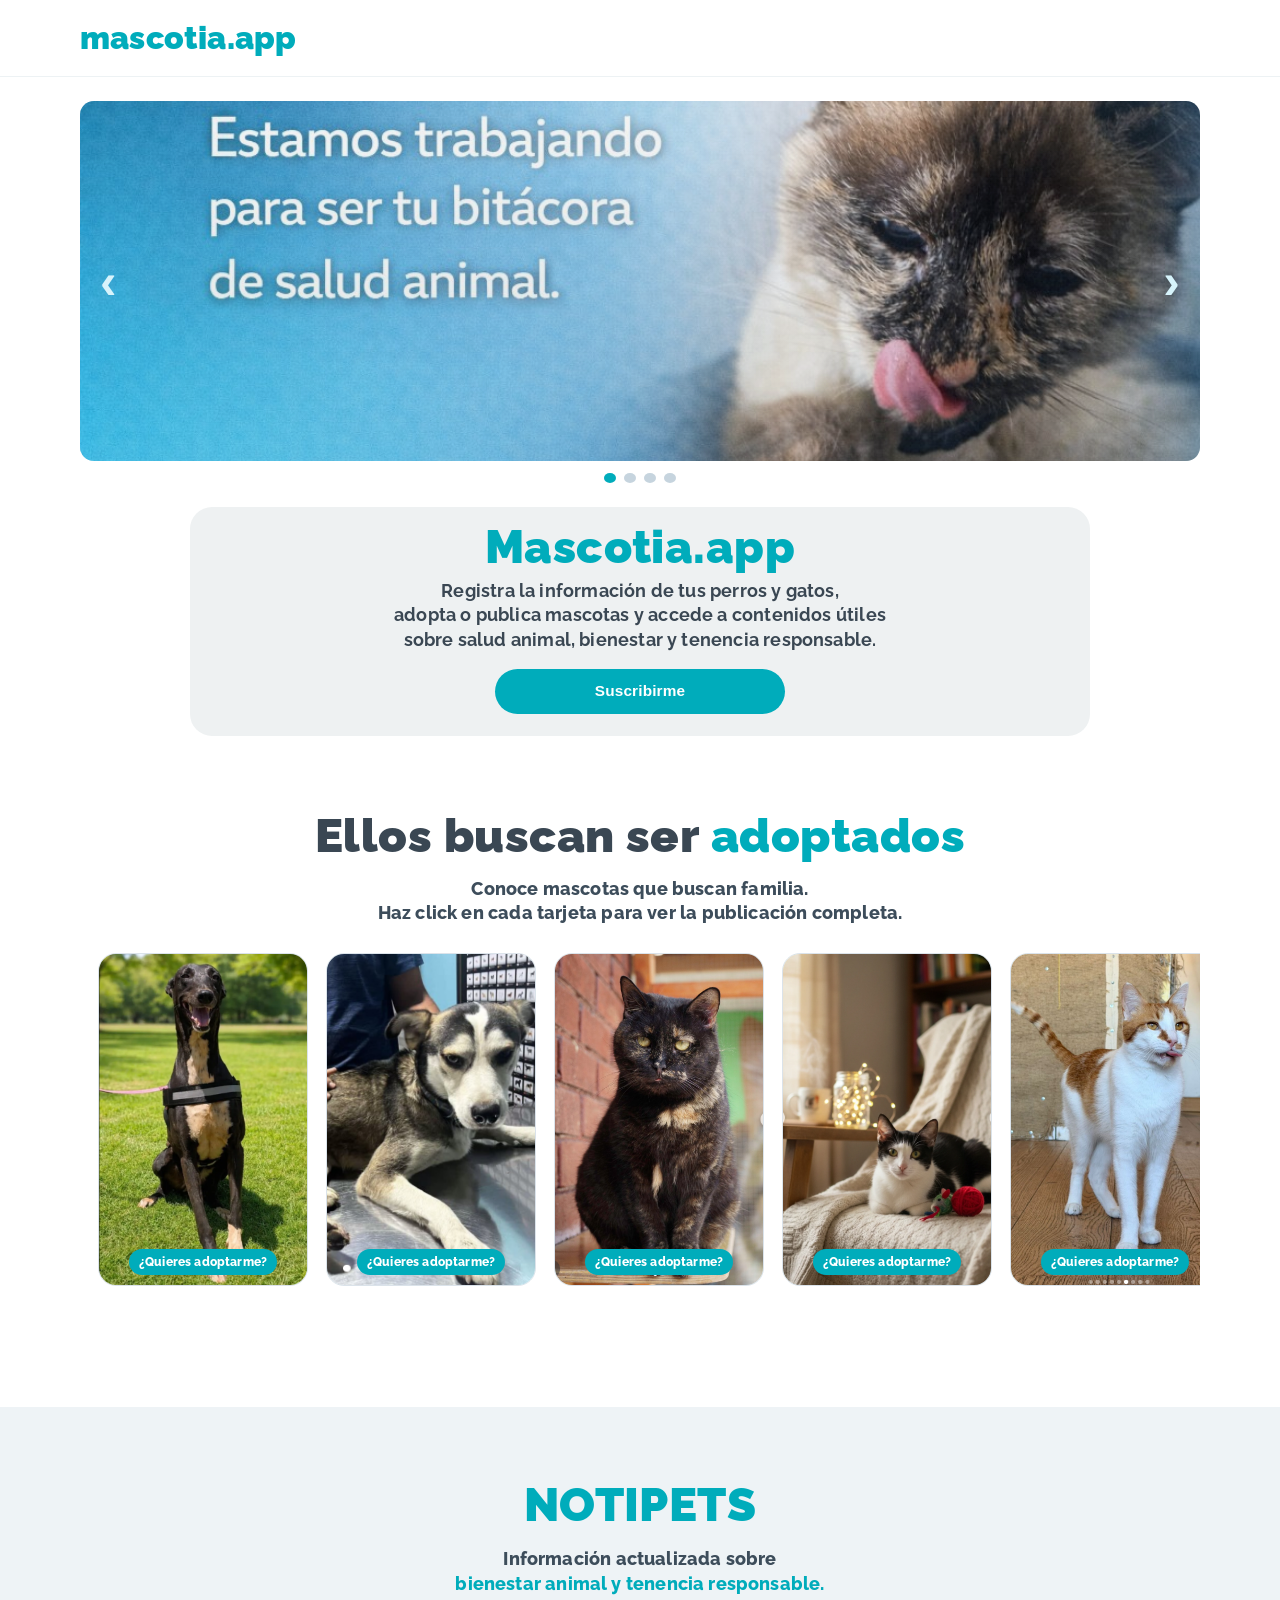
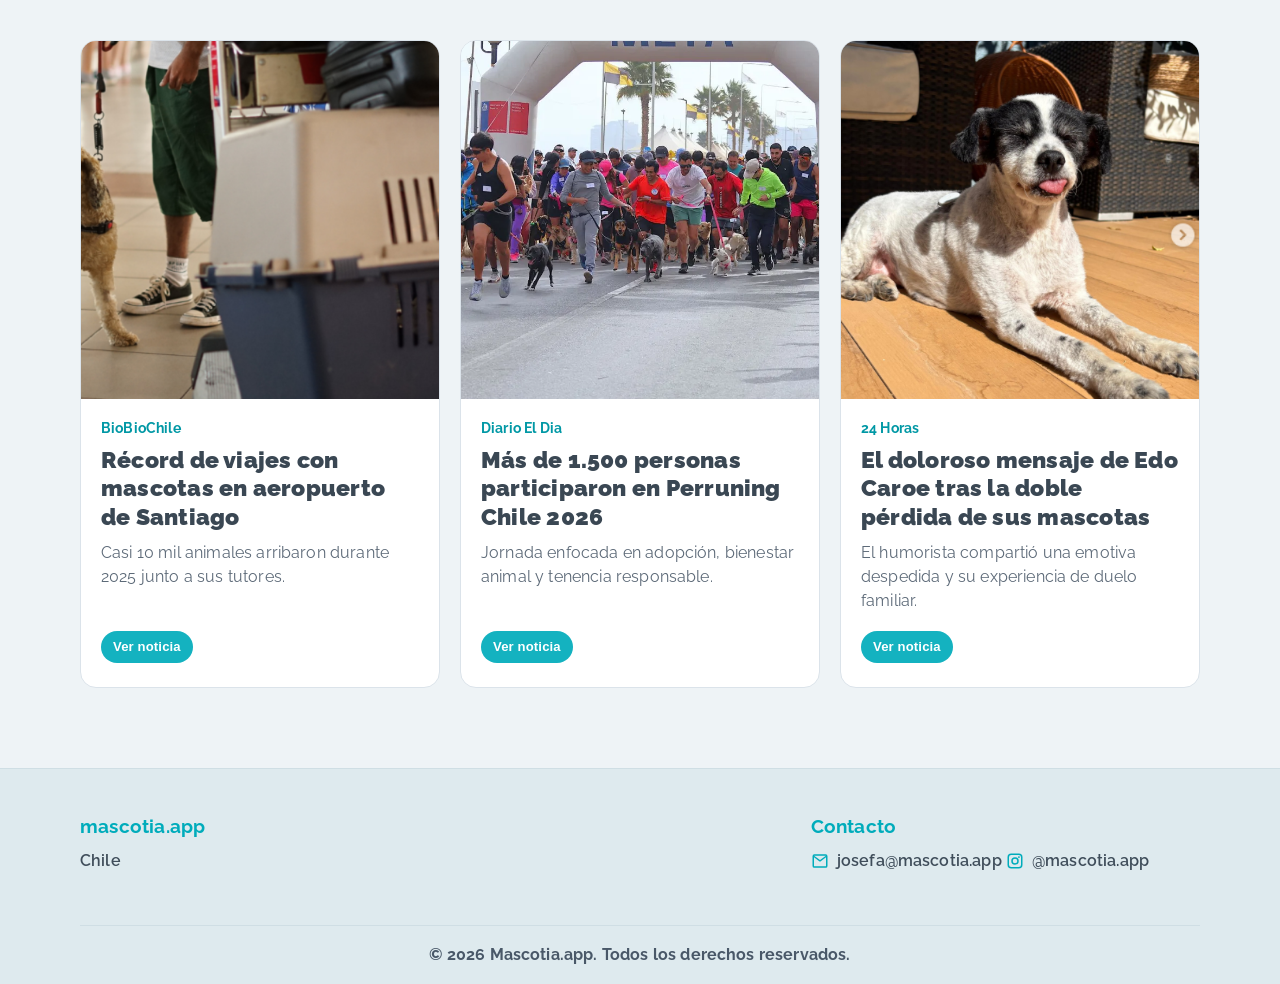
==== index.html @ 2bf8e84f "Add newsletter subscription modal and backend persistence. Expose a home subscribe CTA with modal em" ====
<!doctype html>
<html lang="es">
  <head>
    <meta charset="UTF-8" />
    <meta name="viewport" content="width=device-width, initial-scale=1.0" />
    <meta name="csrf-token" content="{{ csrf_token }}" />
    <title>Mascotia.app</title>
    <link rel="icon" type="image/svg+xml" sizes="any" href="/static/assets/favicon-pawprint-light-v5.svg?v=5" />
    <link rel="shortcut icon" type="image/svg+xml" href="/static/assets/favicon-pawprint-light-v5.svg?v=5" />
    <link rel="preconnect" href="https://fonts.googleapis.com" />
    <link rel="preconnect" href="https://fonts.gstatic.com" crossorigin />
    <link
      href="https://fonts.googleapis.com/css2?family=Raleway:wght@400;500;600;700;800;900&display=swap"
      rel="stylesheet"
    />
    <link
      rel="stylesheet"
      href="https://cdnjs.cloudflare.com/ajax/libs/font-awesome/6.5.2/css/all.min.css"
      integrity="sha512-SnH5WK+bZxgPHs44uWix+LLJAJ9/2PkPKZ5QiAj6Ta86w+fsb2TkR4j8x7Y9L9Q0iP+J8R+o9x5G7B2fQ8dTQw=="
      crossorigin="anonymous"
      referrerpolicy="no-referrer"
    />
    <link rel="stylesheet" href="styles.css?v=11" />
  </head>
  <body>
    <div data-global-navbar></div>

    <main>
      <section class="hero-wrap container">
        <div class="hero-banner">
          <div class="hero-slides" data-hero-slides></div>
          <div class="hero-overlay"></div>
          <button class="hero-arrow hero-arrow-prev" type="button" data-hero-prev aria-label="Banner anterior">
            <i class="fa-solid fa-chevron-left"></i>
          </button>
          <button class="hero-arrow hero-arrow-next" type="button" data-hero-next aria-label="Banner siguiente">
            <i class="fa-solid fa-chevron-right"></i>
          </button>
        </div>
        <div class="hero-indicators" data-hero-indicators aria-label="Indicadores de banner"></div>

        <article class="hero-card">
          <h1>Mascotia.app</h1>
          <p>
            Registra la información de tus perros y gatos,<br />
            adopta o publica mascotas y accede a contenidos útiles<br />
            sobre salud animal, bienestar y tenencia responsable.
          </p>
          <div class="hero-cta">
            <button type="button" class="btn btn-fill" data-open-newsletter-modal>Suscribirme</button>
          </div>
        </article>
      </section>

      <section class="quick-access">
        <div class="container">
          <header class="section-heading">
            <h2 class="quick-access-title">Ellos buscan ser <span>adoptados</span></h2>
            <p>
              Conoce mascotas que buscan familia.<br />
              Haz click en cada tarjeta para ver la publicación completa.
            </p>
          </header>
          <div class="quick-carousel" data-quick-carousel></div>
        </div>
      </section>

      <section class="features news-section">
        <div class="container">
          <header class="section-heading">
            <h2 class="notipets-title">NOTIPETS</h2>
            <p class="notipets-subtitle">
              <span>Información actualizada sobre</span>
              <span>bienestar animal y tenencia responsable.</span>
            </p>
          </header>

          <div class="news-grid-three">
            <article class="news-card">
              <img
                src="/assets/news_1.png"
                alt="Mascota viajando con su tutor"
                class="news-thumb"
                onerror="if(!this.dataset.fallbackTried){this.dataset.fallbackTried='1';this.src='/static/assets/news_1.png';}"
              />
              <div class="news-content">
                <span class="news-meta">BioBioChile</span>
                <h3>Récord de viajes con mascotas en aeropuerto de Santiago</h3>
                <p>
                  Casi 10 mil animales arribaron durante 2025 junto a sus tutores.
                </p>
                <button
                  class="news-go-btn"
                  type="button"
                  data-news-url="https://www.biobiochile.cl/noticias/nacional/region-metropolitana/2026/02/13/record-de-viajes-con-mascotas-en-aereopuesto-de-santiago-casi-10-mil-animales-arribaron-en-2025.shtml"
                >
                  Ver noticia
                </button>
              </div>
            </article>

            <article class="news-card">
              <img
                src="/assets/news_2.webp"
                alt="Personas corriendo con mascotas"
                class="news-thumb"
                onerror="if(!this.dataset.fallbackTried){this.dataset.fallbackTried='1';this.src='/static/assets/news_2.webp';}"
              />
              <div class="news-content">
                <span class="news-meta">Diario El Dia</span>
                <h3>Más de 1.500 personas participaron en Perruning Chile 2026</h3>
                <p>
                  Jornada enfocada en adopción, bienestar animal y tenencia responsable.
                </p>
                <button
                  class="news-go-btn"
                  type="button"
                  data-news-url="https://www.diarioeldia.cl/noticias/2026/02/15/132829-exitosa-convocatoria-mas-de-1500-personas-participaron-con-sus-mascotas-en-perruning-chile-2026"
                >
                  Ver noticia
                </button>
              </div>
            </article>

            <article class="news-card">
              <img
                src="/assets/news_3.png"
                alt="Edo Caroe y sus mascotas"
                class="news-thumb"
                onerror="if(!this.dataset.fallbackTried){this.dataset.fallbackTried='1';this.src='/static/assets/news_3.png';}"
              />
              <div class="news-content">
                <span class="news-meta">24 Horas</span>
                <h3>El doloroso mensaje de Edo Caroe tras la doble pérdida de sus mascotas</h3>
                <p>
                  El humorista compartió una emotiva despedida y su experiencia de duelo familiar.
                </p>
                <button
                  class="news-go-btn"
                  type="button"
                  data-news-url="https://www.24horas.cl/tendencias/espectaculos/las-voy-a-extranar-el-doloroso-mensaje-de-edo-caroe-tras-doble-perdida-familiar"
                >
                  Ver noticia
                </button>
              </div>
            </article>
          </div>
        </div>
      </section>

    </main>

    <div data-global-footer></div>

    <script src="script.js?v=9"></script>
  </body>
</html>
---- styles.css ----
:root {
  --turquoise-500: #00acbb;
  --turquoise-600: #0098a5;
  --gray-900: #3a4753;
  --gray-700: #5d6a78;
  --gray-200: #dbe3ea;
  --gray-100: #f4f5f6;
  --gray-50: #fdfdfd;
  --footer: #deeaee;
  --brand: var(--turquoise-500);
  --brand-dark: var(--turquoise-600);
  --text: var(--gray-900);
  --muted: var(--gray-700);
  --bg-soft: var(--gray-100);
  --card-border: var(--gray-200);
  --heading-line-height: 1.2;
  --body-line-height: 1.35;
  --text-letter-spacing: 0.01em;
}

* {
  box-sizing: border-box;
}

html,
body {
  margin: 0;
  padding: 0;
  font-family: "Raleway", Arial, sans-serif;
  color: var(--text);
  background: #fff;
  line-height: var(--body-line-height);
  letter-spacing: var(--text-letter-spacing);
}

h1,
h2,
h3,
h4,
h5,
h6 {
  line-height: var(--heading-line-height);
  letter-spacing: var(--text-letter-spacing);
}

p,
button,
input,
textarea,
select,
label,
small {
  line-height: var(--body-line-height);
  letter-spacing: var(--text-letter-spacing);
}

body.modal-open {
  overflow: hidden;
}

a {
  color: inherit;
  text-decoration: none;
}

.container {
  width: min(1120px, calc(100% - 40px));
  margin-inline: auto;
}

.topbar {
  background: #fff;
  border-bottom: 1px solid #edf2f4;
}

.topbar-inner {
  min-height: 76px;
  display: flex;
  align-items: center;
  justify-content: space-between;
}

.logo {
  font-size: 2rem;
  font-weight: 900;
  color: var(--brand);
  letter-spacing: 0.2px;
}

.auth-buttons {
  display: flex;
  gap: 12px;
}

.topbar .auth-buttons {
  display: none !important;
}

.btn {
  border: none;
  border-radius: 999px;
  padding: 12px 22px;
  font-size: 0.96rem;
  font-weight: 800;
  display: inline-flex;
  align-items: center;
  justify-content: center;
  gap: 8px;
  cursor: pointer;
  transition: all 0.2s ease;
}

.btn-fill {
  background: var(--brand);
  color: #fff;
}

.btn-fill:hover {
  background: var(--brand-dark);
}

.btn-outline {
  border: 2px solid var(--brand);
  background: #fff;
  color: var(--brand);
}

.btn-outline:hover {
  background: #ebf9fb;
}

.hero-wrap {
  margin-top: 24px;
}

.hero-banner {
  border-radius: 14px;
  height: 360px;
  min-height: 360px;
  position: relative;
  overflow: hidden;
  background: #dfe8ec;
}

.hero-slides {
  position: absolute;
  inset: 0;
  overflow: hidden;
}

.hero-track {
  height: 100%;
  display: flex;
  will-change: transform;
}

.hero-slide {
  min-width: 100%;
  height: 100%;
  margin: 0;
}

.hero-slide img {
  width: 100%;
  height: 100%;
  object-fit: cover;
  object-position: center 62%;
  display: block;
}

.hero-overlay {
  position: absolute;
  inset: 0;
  pointer-events: none;
  background: linear-gradient(to top, rgba(43, 56, 68, 0.12), rgba(43, 56, 68, 0.05));
}

.hero-arrow {
  position: absolute;
  top: 50%;
  transform: translateY(-50%);
  width: auto !important;
  height: auto !important;
  padding: 0 8px;
  border: 0 !important;
  border-radius: 0 !important;
  background: transparent !important;
  color: var(--brand);
  display: grid;
  place-items: center;
  cursor: pointer;
  z-index: 3;
  box-shadow: none !important;
}

.hero-arrow i {
  display: none;
}

.hero-arrow::before {
  display: flex;
  align-items: center;
  justify-content: center;
  width: 100%;
  height: 100%;
  text-align: center;
  font-size: 3.1rem;
  font-weight: 700;
  line-height: 1.1;
  color: var(--brand);
}

.hero-arrow-prev::before {
  content: "‹";
  color: #d7f3fb;
}

.hero-arrow-next::before {
  content: "›";
  color: #d7f3fb;
}

.hero-arrow-prev:hover::before {
  color: #c7eaf5;
}

.hero-arrow-next:hover::before {
  color: #c7eaf5;
}

.hero-arrow:hover {
  color: var(--brand-dark);
  transform: translateY(-50%);
}

.hero-arrow:focus,
.hero-arrow:focus-visible {
  outline: none;
}

.hero-arrow-prev {
  left: 12px;
}

.hero-arrow-next {
  right: 12px;
}

.hero-card {
  margin: 24px auto 0;
  max-width: 900px;
  border-radius: 22px;
  background: #eef1f2;
  text-align: center;
  padding: 18px 20px 22px;
}

.hero-indicators {
  margin-top: 12px;
  display: flex;
  justify-content: center;
  gap: 8px;
}

.hero-indicator-dot {
  width: 10px;
  height: 10px;
  border-radius: 50%;
  border: none;
  background: #c6d4de;
  cursor: pointer;
}

.hero-indicator-dot.is-active {
  background: var(--brand);
}

.hero-card h1 {
  margin: 0;
  color: var(--brand);
  font-size: 2.85rem;
  line-height: 1;
  font-weight: 900;
}

.hero-card p {
  margin: 8px 0 16px;
  font-size: 1.15rem;
  font-weight: 700;
  text-align: center;
  max-width: 760px;
  margin-inline: auto;
}

.hero-cta {
  display: flex;
  justify-content: center;
  gap: 14px;
  flex-wrap: wrap;
}

.hero-cta .btn {
  min-width: 290px;
}

.features {
  margin-top: 48px;
  background: var(--bg-soft);
  padding: 70px 0 80px;
}

.news-section {
  background: #eef3f6;
}

.section-heading {
  text-align: center;
  max-width: 840px;
  margin: 0 auto;
}

.section-heading h2 {
  font-size: 2.95rem;
  margin: 0;
  font-weight: 900;
  line-height: 1.17;
}

.section-heading h2 span {
  color: var(--brand);
}

.section-heading p {
  margin: 14px auto 0;
  font-size: 1.12rem;
  color: #3d4d5b;
  max-width: 790px;
}

.quick-access-title {
  color: var(--text);
}

.quick-access-title span {
  color: var(--brand);
}

.notipets-title {
  color: var(--brand);
}

.notipets-subtitle {
  font-weight: 800;
  line-height: 1.4;
}

.notipets-subtitle span {
  display: block;
}

.notipets-subtitle span:last-child {
  color: var(--brand);
}

.news-grid-three {
  margin-top: 44px;
  display: grid;
  grid-template-columns: repeat(3, minmax(0, 1fr));
  gap: 20px;
}

.news-card {
  background: #fff;
  border: 1px solid var(--card-border);
  border-radius: 16px;
  overflow: hidden;
  position: relative;
  display: flex;
  flex-direction: column;
  cursor: pointer;
  transition: transform 0.18s ease, box-shadow 0.18s ease;
}

.news-card:hover {
  box-shadow: 0 8px 18px rgba(58, 71, 83, 0.12);
}

.news-card:focus-visible {
  outline: 3px solid #b4edf2;
  outline-offset: 2px;
}

.news-thumb {
  width: 100%;
  aspect-ratio: 1 / 1;
  height: auto;
  object-fit: cover;
  display: block;
}

.news-go-btn {
  position: static;
  display: inline-flex;
  align-items: center;
  justify-content: center;
  border: none;
  background: rgba(0, 172, 187, 0.92);
  color: #fff;
  font-weight: 800;
  font-size: 0.82rem;
  border-radius: 999px;
  padding: 7px 12px;
  cursor: pointer;
  margin-top: auto;
  align-self: flex-start;
}

.adopcion-highlight {
  color: var(--brand);
}

.news-content {
  padding: 20px 20px 24px;
  display: flex;
  flex-direction: column;
  min-height: 260px;
  flex: 1;
}

.news-meta {
  display: inline-block;
  margin-bottom: 8px;
  font-size: 0.88rem;
  font-weight: 700;
  color: var(--brand-dark);
}

.news-content h3 {
  margin: 0 0 10px;
  font-size: 1.42rem;
  line-height: 1.25;
  font-weight: 900;
}

.news-content p {
  margin: 0 0 18px;
  color: var(--muted);
  line-height: 1.5;
}

.quick-access {
  background: #fff;
  padding: 72px 0;
}

.quick-access .section-heading p {
  font-weight: 800;
}

.quick-carousel {
  margin-top: 28px;
  overflow: hidden;
  padding-inline: 18px;
}

.quick-carousel-track {
  --scroll-distance: 0px;
  display: flex;
  gap: 18px;
  width: max-content;
  will-change: transform;
  animation: quick-carousel-scroll 42s linear infinite;
}

.quick-carousel-set {
  display: flex;
  gap: 18px;
  flex: 0 0 auto;
}

@keyframes quick-carousel-scroll {
  from {
    transform: translateX(0);
  }
  to {
    transform: translateX(calc(-1 * var(--scroll-distance)));
  }
}

.quick-carousel-card {
  border-radius: 18px;
  overflow: hidden;
  min-height: 300px;
  width: 210px;
  flex: 0 0 210px;
  border: 1px solid var(--card-border);
  background: #fff;
  position: relative;
}

.quick-carousel-card::after {
  content: "";
  position: absolute;
  inset: 0;
  background: rgba(0, 172, 187, 0.1);
  z-index: 1;
  pointer-events: none;
}

.quick-carousel-link {
  display: block;
  width: 100%;
  height: 100%;
  position: relative;
  z-index: 2;
}

.quick-carousel-cta {
  position: absolute;
  bottom: 10px;
  left: 50%;
  transform: translateX(-50%);
  z-index: 2;
  background: var(--brand);
  color: #fff;
  font-weight: 800;
  font-size: 0.78rem;
  line-height: 1;
  white-space: nowrap;
  padding: 7px 10px;
  border-radius: 999px;
}

.quick-carousel-card img {
  width: 100%;
  height: 100%;
  min-height: 300px;
  object-fit: cover;
  display: block;
}

.site-footer {
  background: var(--footer);
  border-top: 1px solid #cfdee4;
}

.footer-main {
  display: grid;
  gap: 30px;
  grid-template-columns: 1.8fr 1fr;
  padding: 46px 0;
}

.footer-col h4,
.footer-col h5 {
  margin: 0 0 12px;
  color: var(--brand);
  font-size: 1.2rem;
}

.footer-col p,
.footer-col a {
  display: block;
  margin: 0 0 8px;
  color: #3f4d5a;
  font-weight: 600;
}

.footer-col a:hover {
  color: var(--brand-dark);
}

.footer-contact-link {
  display: inline-flex !important;
  align-items: center;
  gap: 8px;
}

.footer-contact-link i {
  color: var(--brand);
  font-size: 1.05rem;
}

.footer-icon {
  width: 18px;
  height: 18px;
  color: var(--brand);
  flex: 0 0 auto;
}

.footer-bottom {
  border-top: 1px solid #cfdee4;
  padding: 18px 0;
  display: flex;
  align-items: center;
  justify-content: center;
  gap: 16px;
  font-weight: 700;
  color: #495868;
  text-align: center;
}

.socials {
  display: flex;
  gap: 8px;
}

.socials a {
  width: 36px;
  height: 36px;
  border-radius: 50%;
  display: grid;
  place-items: center;
  color: var(--brand-dark);
  background: #d7e1e7;
}

.socials a:hover {
  background: #cad8e0;
}

.news-modal[hidden] {
  display: none;
}

.news-modal {
  position: fixed;
  inset: 0;
  z-index: 1600;
  display: grid;
  place-items: center;
  padding: 20px;
}

.news-modal__backdrop {
  position: absolute;
  inset: 0;
  background: rgba(43, 56, 68, 0.55);
}

.news-modal__dialog {
  position: relative;
  width: min(540px, 100%);
  border-radius: 18px;
  background: #fff;
  padding: 24px;
  box-shadow: 0 20px 45px rgba(43, 56, 68, 0.2);
  text-align: center;
}

.news-modal__dialog h3 {
  margin: 0 0 16px;
  color: var(--text);
  font-size: 1.35rem;
}

.news-modal__actions {
  display: flex;
  gap: 10px;
  justify-content: center;
  flex-wrap: wrap;
}

.newsletter-modal-form {
  margin-top: 12px;
  display: grid;
  gap: 10px;
  text-align: left;
}

.newsletter-modal-form label {
  font-weight: 700;
}

.newsletter-modal-form input {
  border: 1px solid var(--card-border);
  border-radius: 10px;
  padding: 11px 12px;
  font-size: 1rem;
  font-family: "Raleway", Arial, sans-serif;
  color: var(--text);
  background: #fff;
}

.newsletter-modal-form input:focus {
  outline: 2px solid #b4edf2;
  border-color: var(--brand);
}

.newsletter-modal-message {
  min-height: 1.4em;
  margin: 0;
  font-weight: 700;
  color: #b93a3a;
}

.newsletter-modal-message.is-success {
  color: #178b5a;
}

.newsletter-modal-message.is-error {
  color: #b93a3a;
}

@media (max-width: 1024px) {
  .section-heading h2 {
    font-size: 2.4rem;
  }

  .news-grid-three {
    grid-template-columns: repeat(3, minmax(0, 1fr));
  }

  .news-thumb {
    aspect-ratio: 1 / 1;
    height: auto;
  }

  .news-content h3 {
    font-size: 1.12rem;
    line-height: 1.2;
  }

  .news-content p {
    font-size: 0.95rem;
    line-height: 1.35;
  }

  .footer-main {
    grid-template-columns: repeat(2, 1fr);
  }
}

@media (max-width: 760px) {
  .logo {
    font-size: 1.55rem;
  }

  .topbar-inner {
    flex-direction: column;
    justify-content: center;
    gap: 12px;
    padding: 14px 0;
  }

  .hero-banner {
    height: 260px;
    min-height: 260px;
  }

  .hero-arrow {
    width: 40px;
    height: 40px;
  }

  .hero-card h1 {
    font-size: 2.1rem;
  }

  .hero-card p {
    font-size: 1rem;
  }

  .section-heading h2 {
    font-size: 1.9rem;
  }

  .news-grid-three,
  .footer-main {
    grid-template-columns: 1fr;
  }

  .footer-bottom {
    flex-direction: column;
    text-align: center;
  }

  .hero-cta .btn {
    min-width: unset;
    width: 100%;
  }

  .quick-carousel-card,
  .quick-carousel-card img {
    min-height: 220px;
  }

  .quick-carousel-card {
    width: 170px;
    flex-basis: 170px;
  }

}
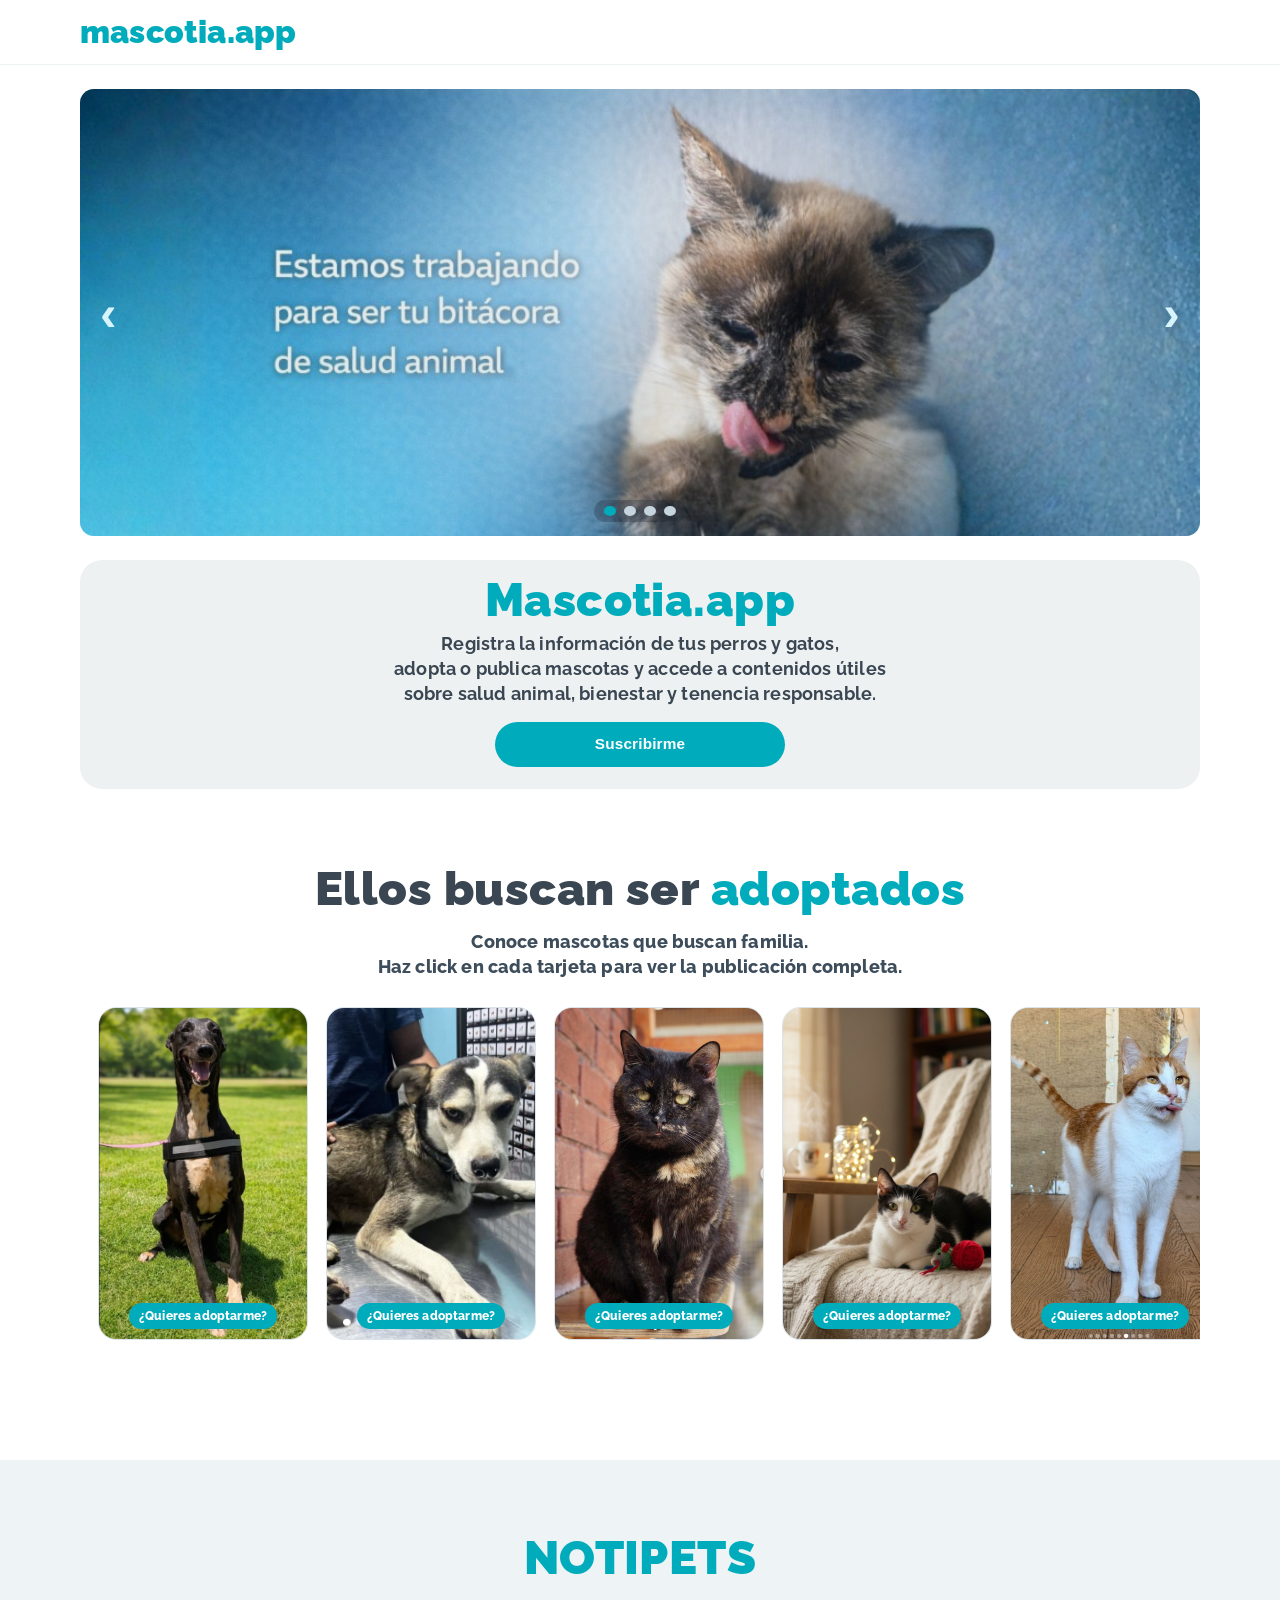
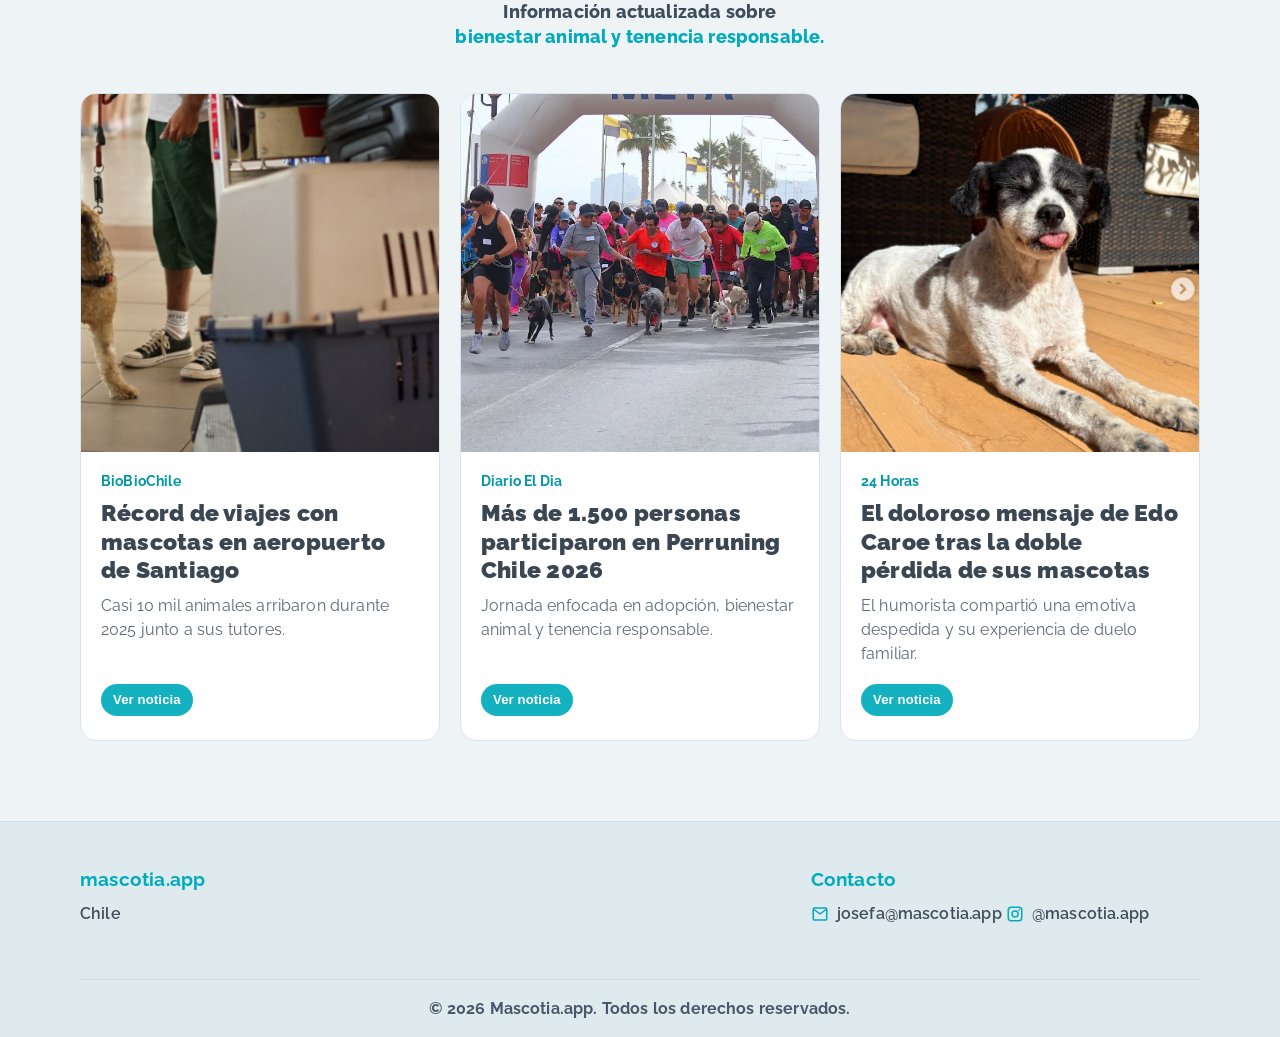
==== commit acbcf11c: "Place hero banner dots inside banner so they overlay the image. Made-with: Cursor" ====
--- a/index.html
+++ b/index.html
@@ -36,8 +36,8 @@
           <button class="hero-arrow hero-arrow-next" type="button" data-hero-next aria-label="Banner siguiente">
             <i class="fa-solid fa-chevron-right"></i>
           </button>
+          <div class="hero-indicators" data-hero-indicators aria-label="Indicadores de banner"></div>
         </div>
-        <div class="hero-indicators" data-hero-indicators aria-label="Indicadores de banner"></div>
 
         <article class="hero-card">
           <h1>Mascotia.app</h1>
--- a/styles.css
+++ b/styles.css
@@ -74,7 +74,7 @@
 }
 
 .topbar-inner {
-  min-height: 76px;
+  min-height: 64px;
   display: flex;
   align-items: center;
   justify-content: space-between;
@@ -135,8 +135,10 @@
 
 .hero-banner {
   border-radius: 14px;
-  height: 360px;
-  min-height: 360px;
+  width: 100%;
+  aspect-ratio: 1024 / 409;
+  height: auto;
+  min-height: 0;
   position: relative;
   overflow: hidden;
   background: #dfe8ec;
@@ -164,7 +166,7 @@
   width: 100%;
   height: 100%;
   object-fit: cover;
-  object-position: center 62%;
+  object-position: center center;
   display: block;
 }
 
@@ -248,7 +250,7 @@
 
 .hero-card {
   margin: 24px auto 0;
-  max-width: 900px;
+  max-width: 100%;
   border-radius: 22px;
   background: #eef1f2;
   text-align: center;
@@ -256,10 +258,17 @@
 }
 
 .hero-indicators {
-  margin-top: 12px;
+  position: absolute;
+  left: 50%;
+  bottom: 14px;
+  transform: translateX(-50%);
   display: flex;
   justify-content: center;
   gap: 8px;
+  z-index: 4;
+  padding: 6px 10px;
+  border-radius: 999px;
+  background: rgba(23, 35, 48, 0.25);
 }
 
 .hero-indicator-dot {
@@ -744,8 +753,10 @@
   }
 
   .hero-banner {
-    height: 260px;
-    min-height: 260px;
+    width: 100%;
+    aspect-ratio: 1024 / 409;
+    height: auto;
+    min-height: 0;
   }
 
   .hero-arrow {
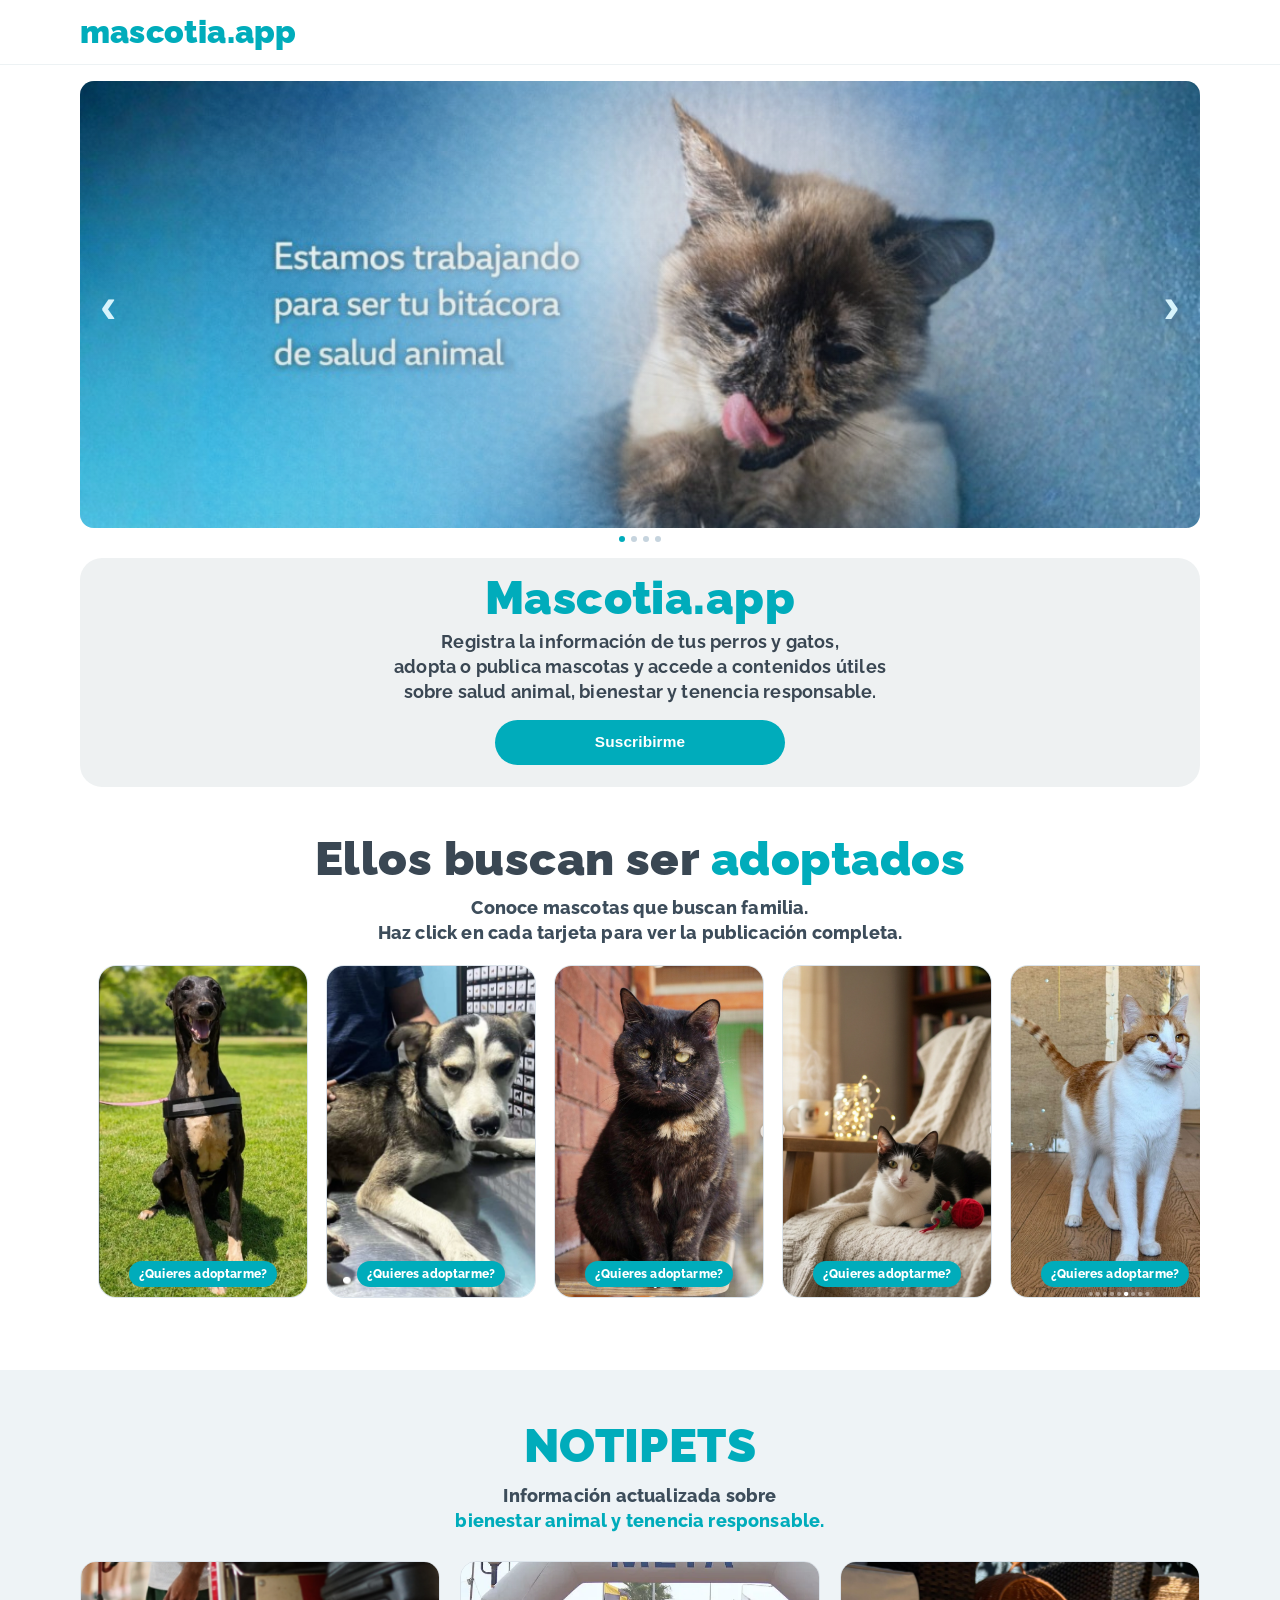
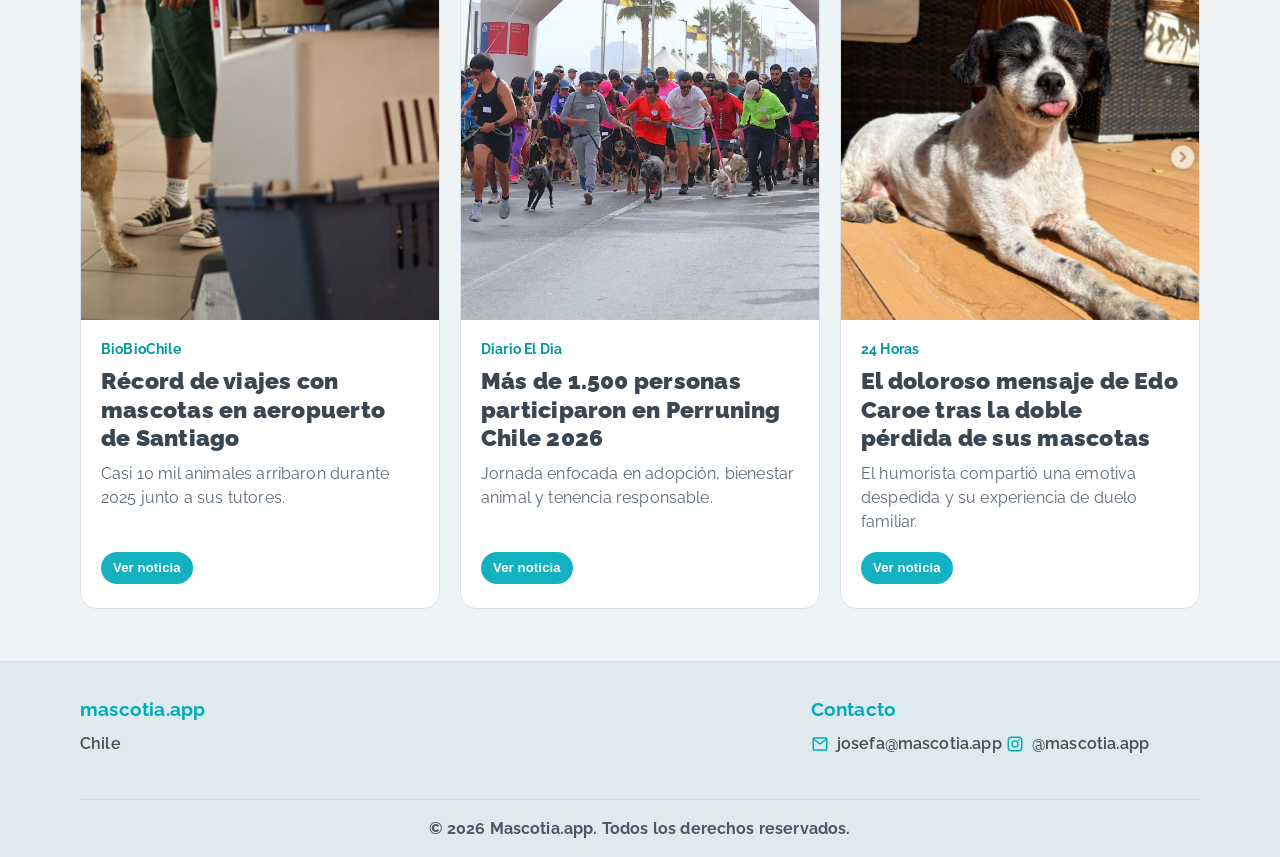
==== commit bdf71768: "Move banner dots below carousel, shrink dots, tighter section spacing. Made-with: Cursor" ====
--- a/index.html
+++ b/index.html
@@ -20,7 +20,7 @@
       crossorigin="anonymous"
       referrerpolicy="no-referrer"
     />
-    <link rel="stylesheet" href="styles.css?v=11" />
+    <link rel="stylesheet" href="styles.css?v=12" />
   </head>
   <body>
     <div data-global-navbar></div>
@@ -36,8 +36,8 @@
           <button class="hero-arrow hero-arrow-next" type="button" data-hero-next aria-label="Banner siguiente">
             <i class="fa-solid fa-chevron-right"></i>
           </button>
-          <div class="hero-indicators" data-hero-indicators aria-label="Indicadores de banner"></div>
         </div>
+        <div class="hero-indicators" data-hero-indicators aria-label="Indicadores de banner"></div>
 
         <article class="hero-card">
           <h1>Mascotia.app</h1>
--- a/styles.css
+++ b/styles.css
@@ -130,7 +130,7 @@
 }
 
 .hero-wrap {
-  margin-top: 24px;
+  margin-top: 16px;
 }
 
 .hero-banner {
@@ -249,7 +249,7 @@
 }
 
 .hero-card {
-  margin: 24px auto 0;
+  margin: 16px auto 0;
   max-width: 100%;
   border-radius: 22px;
   background: #eef1f2;
@@ -258,26 +258,21 @@
 }
 
 .hero-indicators {
-  position: absolute;
-  left: 50%;
-  bottom: 14px;
-  transform: translateX(-50%);
   display: flex;
   justify-content: center;
-  gap: 8px;
-  z-index: 4;
-  padding: 6px 10px;
-  border-radius: 999px;
-  background: rgba(23, 35, 48, 0.25);
+  gap: 6px;
+  margin-top: 8px;
+  padding: 0;
 }
 
 .hero-indicator-dot {
-  width: 10px;
-  height: 10px;
+  width: 6px;
+  height: 6px;
   border-radius: 50%;
   border: none;
   background: #c6d4de;
   cursor: pointer;
+  padding: 0;
 }
 
 .hero-indicator-dot.is-active {
@@ -313,9 +308,9 @@
 }
 
 .features {
-  margin-top: 48px;
+  margin-top: 28px;
   background: var(--bg-soft);
-  padding: 70px 0 80px;
+  padding: 48px 0 52px;
 }
 
 .news-section {
@@ -340,7 +335,7 @@
 }
 
 .section-heading p {
-  margin: 14px auto 0;
+  margin: 10px auto 0;
   font-size: 1.12rem;
   color: #3d4d5b;
   max-width: 790px;
@@ -372,7 +367,7 @@
 }
 
 .news-grid-three {
-  margin-top: 44px;
+  margin-top: 28px;
   display: grid;
   grid-template-columns: repeat(3, minmax(0, 1fr));
   gap: 20px;
@@ -459,7 +454,7 @@
 
 .quick-access {
   background: #fff;
-  padding: 72px 0;
+  padding: 44px 0;
 }
 
 .quick-access .section-heading p {
@@ -467,7 +462,7 @@
 }
 
 .quick-carousel {
-  margin-top: 28px;
+  margin-top: 20px;
   overflow: hidden;
   padding-inline: 18px;
 }
@@ -557,7 +552,7 @@
   display: grid;
   gap: 30px;
   grid-template-columns: 1.8fr 1fr;
-  padding: 46px 0;
+  padding: 36px 0;
 }
 
 .footer-col h4,
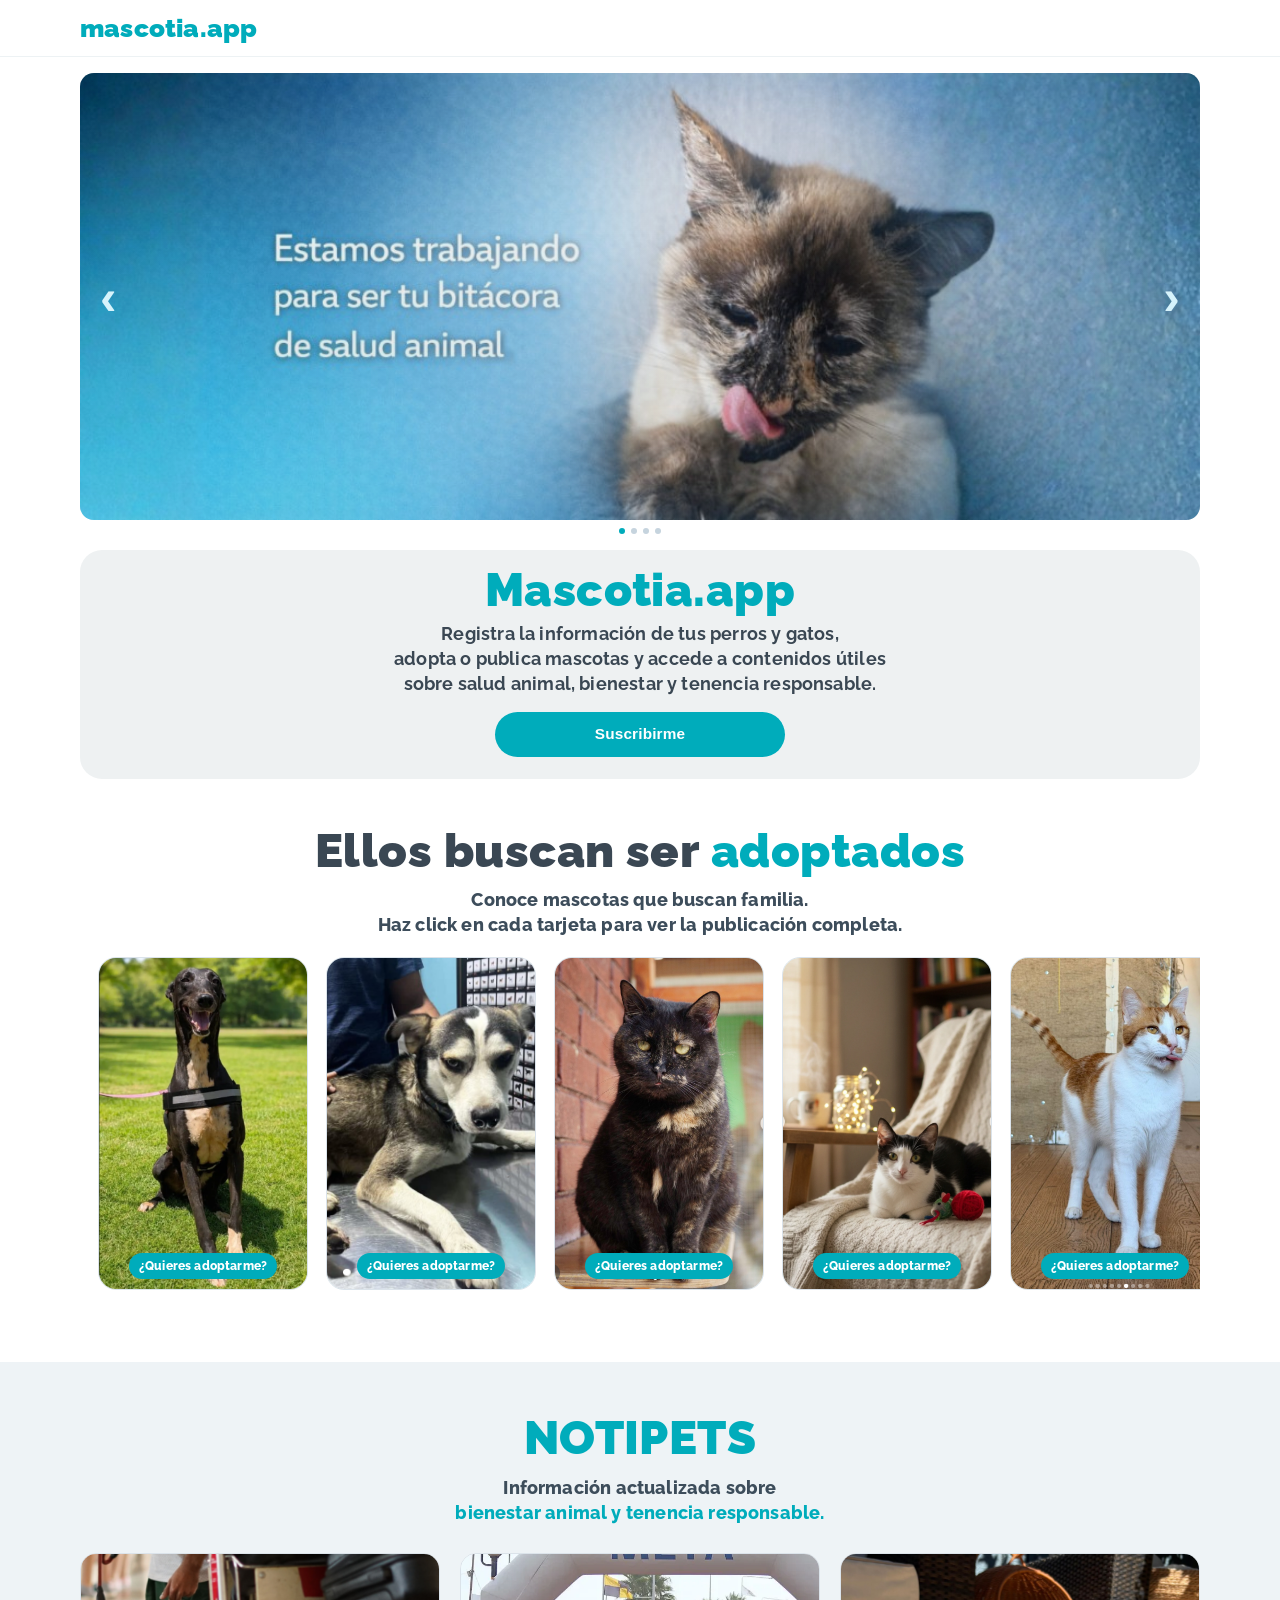
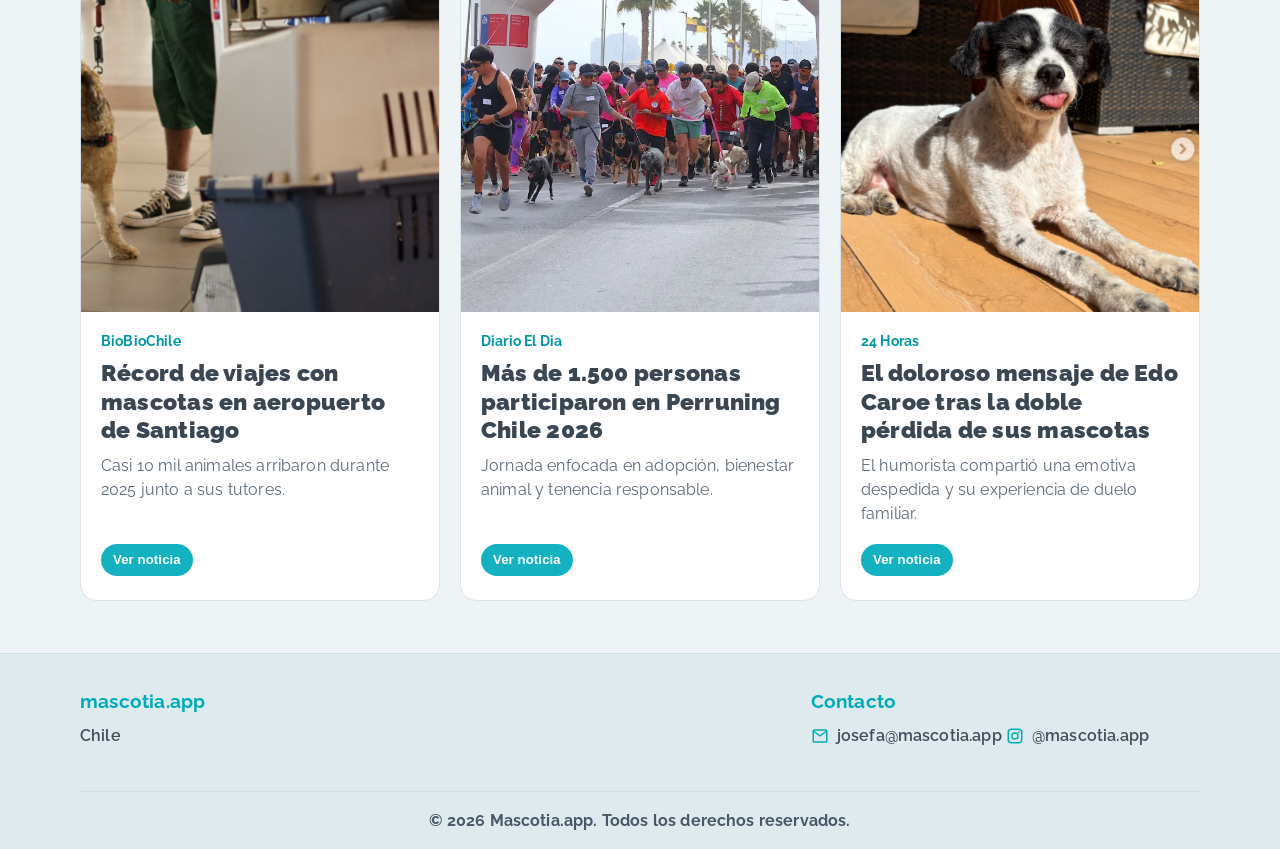
==== commit a520ea7c: "Shrink navbar logo type, reduce topbar height, rebrand subscribe modal to Mascotia.app. Made-with: C" ====
--- a/index.html
+++ b/index.html
@@ -20,7 +20,7 @@
       crossorigin="anonymous"
       referrerpolicy="no-referrer"
     />
-    <link rel="stylesheet" href="styles.css?v=12" />
+    <link rel="stylesheet" href="styles.css?v=13" />
   </head>
   <body>
     <div data-global-navbar></div>
@@ -152,6 +152,6 @@
 
     <div data-global-footer></div>
 
-    <script src="script.js?v=9"></script>
+    <script src="script.js?v=10"></script>
   </body>
 </html>
--- a/styles.css
+++ b/styles.css
@@ -74,17 +74,18 @@
 }
 
 .topbar-inner {
-  min-height: 64px;
+  min-height: 56px;
   display: flex;
   align-items: center;
   justify-content: space-between;
 }
 
 .logo {
-  font-size: 2rem;
+  font-size: 1.65rem;
   font-weight: 900;
   color: var(--brand);
   letter-spacing: 0.2px;
+  line-height: 1.2;
 }
 
 .auth-buttons {
@@ -737,14 +738,14 @@
 
 @media (max-width: 760px) {
   .logo {
-    font-size: 1.55rem;
+    font-size: 1.42rem;
   }
 
   .topbar-inner {
     flex-direction: column;
     justify-content: center;
-    gap: 12px;
-    padding: 14px 0;
+    gap: 10px;
+    padding: 10px 0;
   }
 
   .hero-banner {
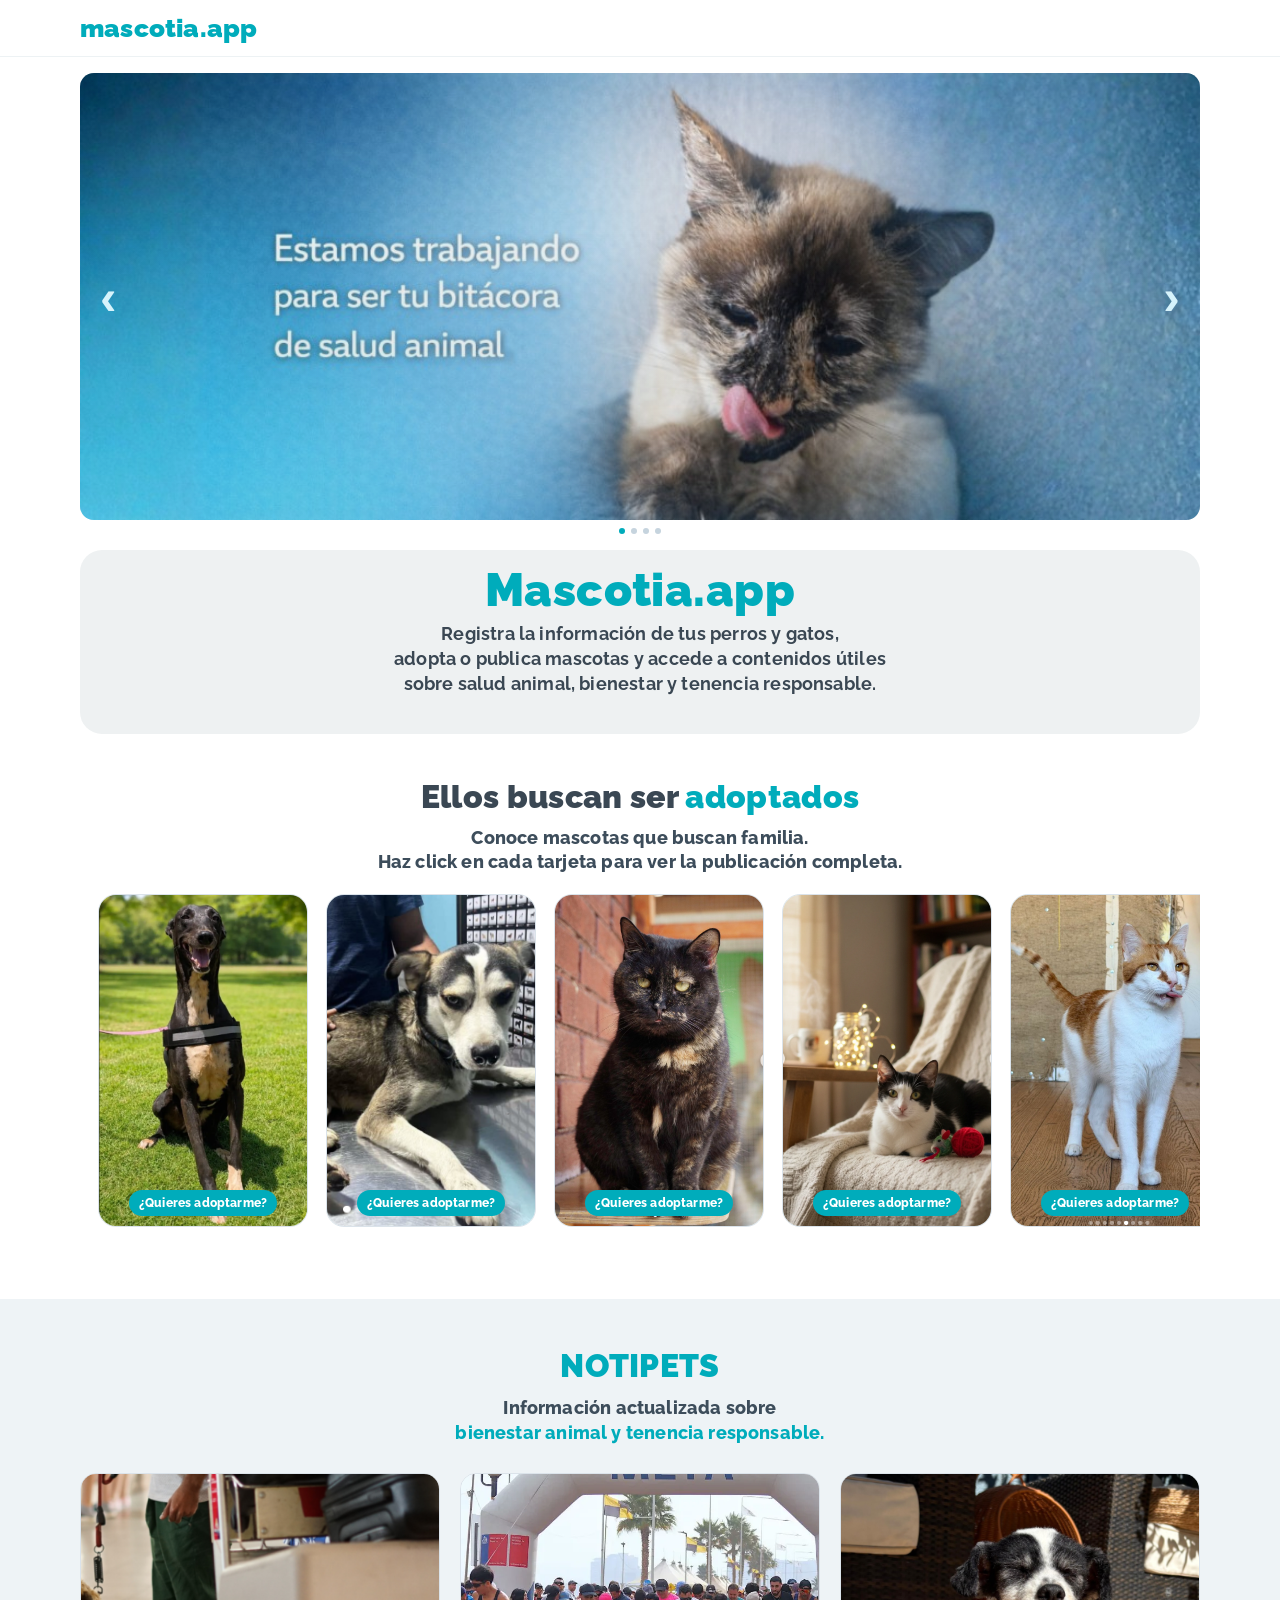
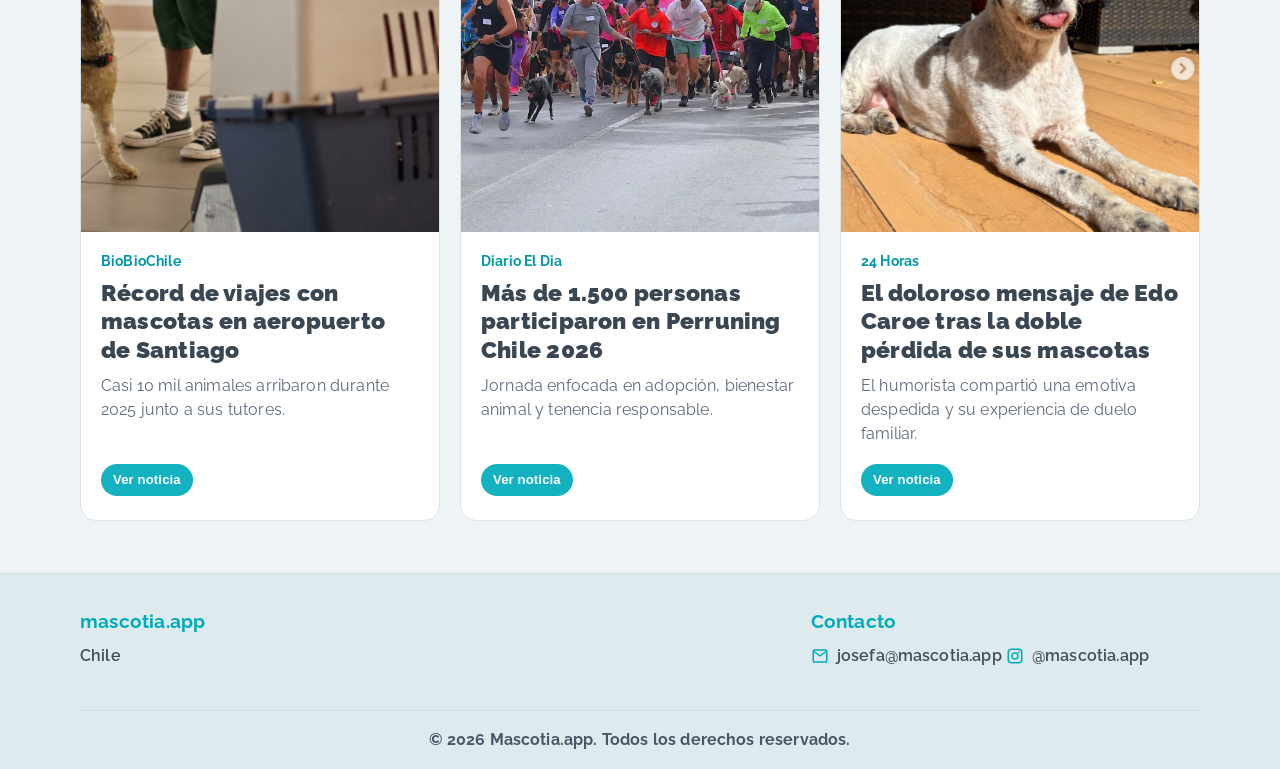
==== commit 4ae2bdee: "Set section h2 to 32px and remove subscribe button and newsletter client flow. Made-with: Cursor" ====
--- a/index.html
+++ b/index.html
@@ -20,7 +20,7 @@
       crossorigin="anonymous"
       referrerpolicy="no-referrer"
     />
-    <link rel="stylesheet" href="styles.css?v=13" />
+    <link rel="stylesheet" href="styles.css?v=14" />
   </head>
   <body>
     <div data-global-navbar></div>
@@ -46,9 +46,6 @@
             adopta o publica mascotas y accede a contenidos útiles<br />
             sobre salud animal, bienestar y tenencia responsable.
           </p>
-          <div class="hero-cta">
-            <button type="button" class="btn btn-fill" data-open-newsletter-modal>Suscribirme</button>
-          </div>
         </article>
       </section>
 
@@ -152,6 +149,6 @@
 
     <div data-global-footer></div>
 
-    <script src="script.js?v=10"></script>
+    <script src="script.js?v=14"></script>
   </body>
 </html>
--- a/styles.css
+++ b/styles.css
@@ -297,17 +297,6 @@
   margin-inline: auto;
 }
 
-.hero-cta {
-  display: flex;
-  justify-content: center;
-  gap: 14px;
-  flex-wrap: wrap;
-}
-
-.hero-cta .btn {
-  min-width: 290px;
-}
-
 .features {
   margin-top: 28px;
   background: var(--bg-soft);
@@ -325,7 +314,7 @@
 }
 
 .section-heading h2 {
-  font-size: 2.95rem;
+  font-size: 32px;
   margin: 0;
   font-weight: 900;
   line-height: 1.17;
@@ -666,52 +655,7 @@
   flex-wrap: wrap;
 }
 
-.newsletter-modal-form {
-  margin-top: 12px;
-  display: grid;
-  gap: 10px;
-  text-align: left;
-}
-
-.newsletter-modal-form label {
-  font-weight: 700;
-}
-
-.newsletter-modal-form input {
-  border: 1px solid var(--card-border);
-  border-radius: 10px;
-  padding: 11px 12px;
-  font-size: 1rem;
-  font-family: "Raleway", Arial, sans-serif;
-  color: var(--text);
-  background: #fff;
-}
-
-.newsletter-modal-form input:focus {
-  outline: 2px solid #b4edf2;
-  border-color: var(--brand);
-}
-
-.newsletter-modal-message {
-  min-height: 1.4em;
-  margin: 0;
-  font-weight: 700;
-  color: #b93a3a;
-}
-
-.newsletter-modal-message.is-success {
-  color: #178b5a;
-}
-
-.newsletter-modal-message.is-error {
-  color: #b93a3a;
-}
-
 @media (max-width: 1024px) {
-  .section-heading h2 {
-    font-size: 2.4rem;
-  }
-
   .news-grid-three {
     grid-template-columns: repeat(3, minmax(0, 1fr));
   }
@@ -768,10 +712,6 @@
     font-size: 1rem;
   }
 
-  .section-heading h2 {
-    font-size: 1.9rem;
-  }
-
   .news-grid-three,
   .footer-main {
     grid-template-columns: 1fr;
@@ -782,11 +722,6 @@
     text-align: center;
   }
 
-  .hero-cta .btn {
-    min-width: unset;
-    width: 100%;
-  }
-
   .quick-carousel-card,
   .quick-carousel-card img {
     min-height: 220px;
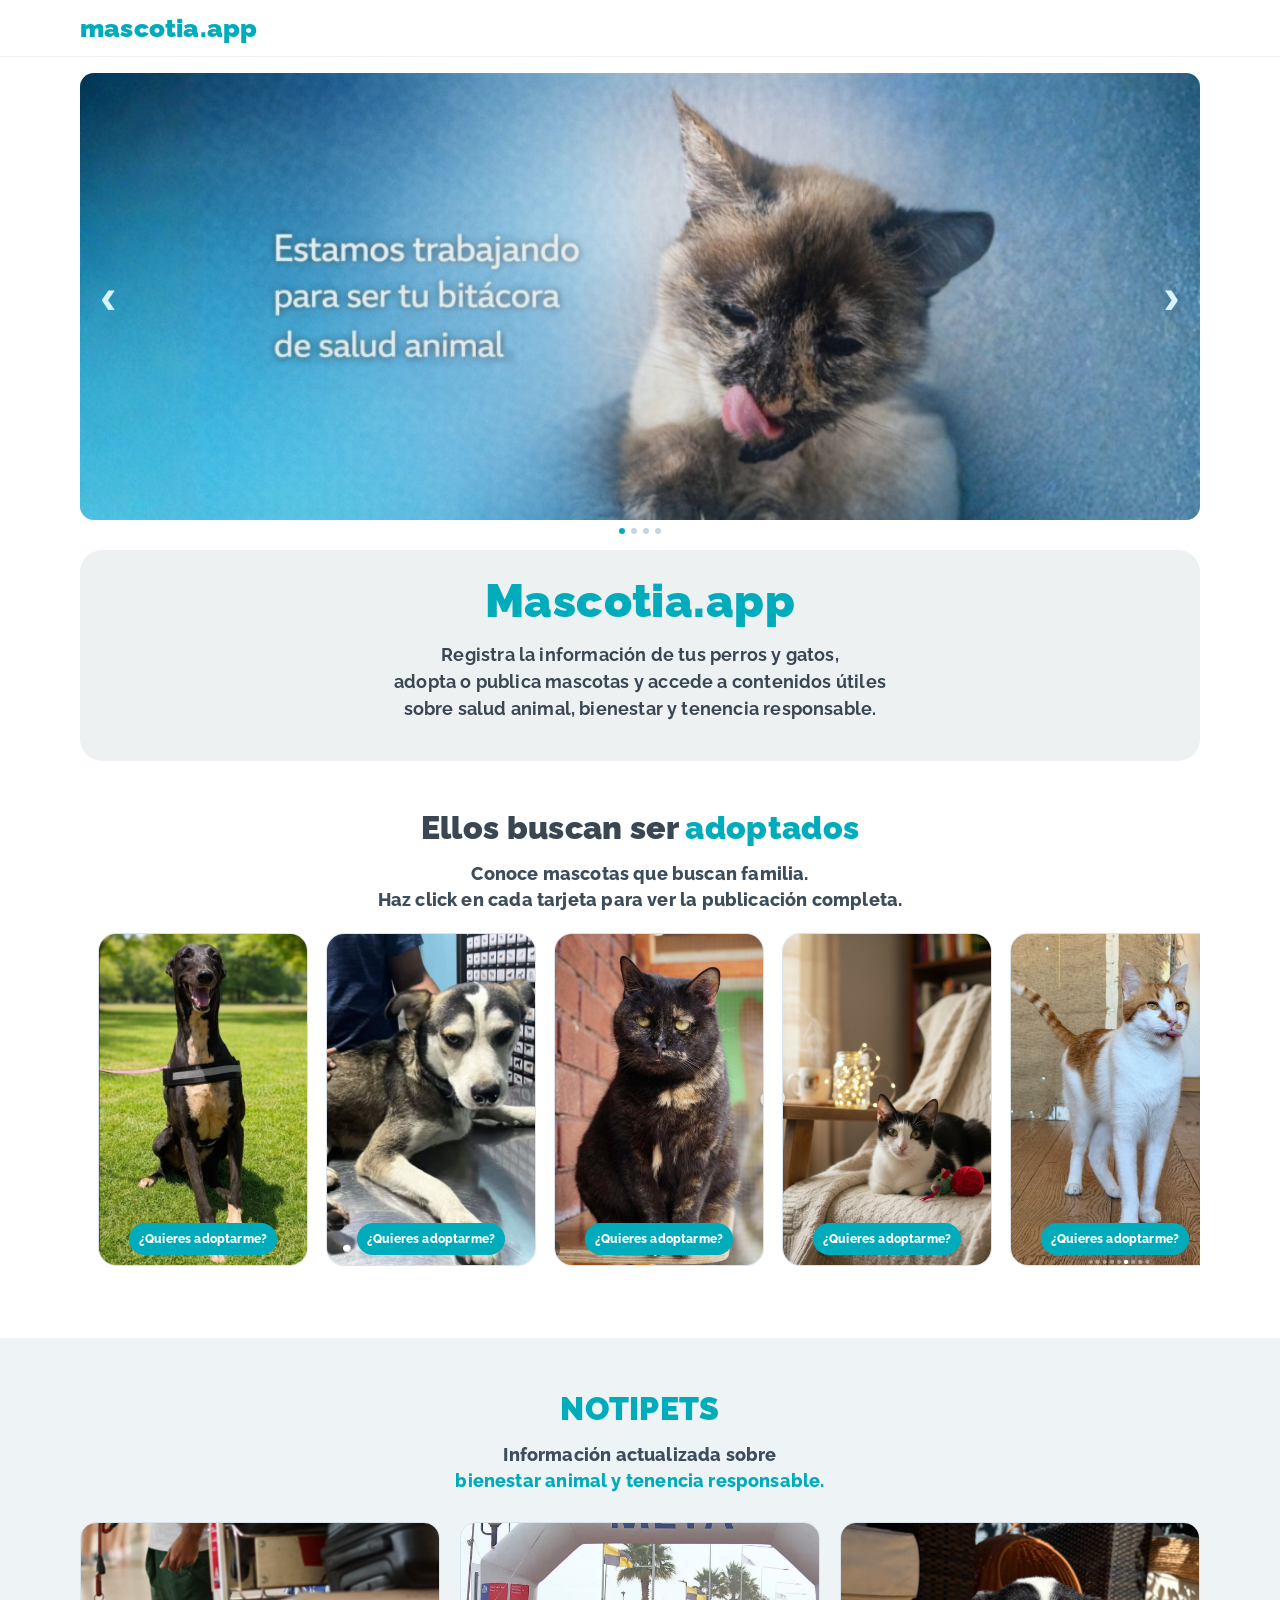
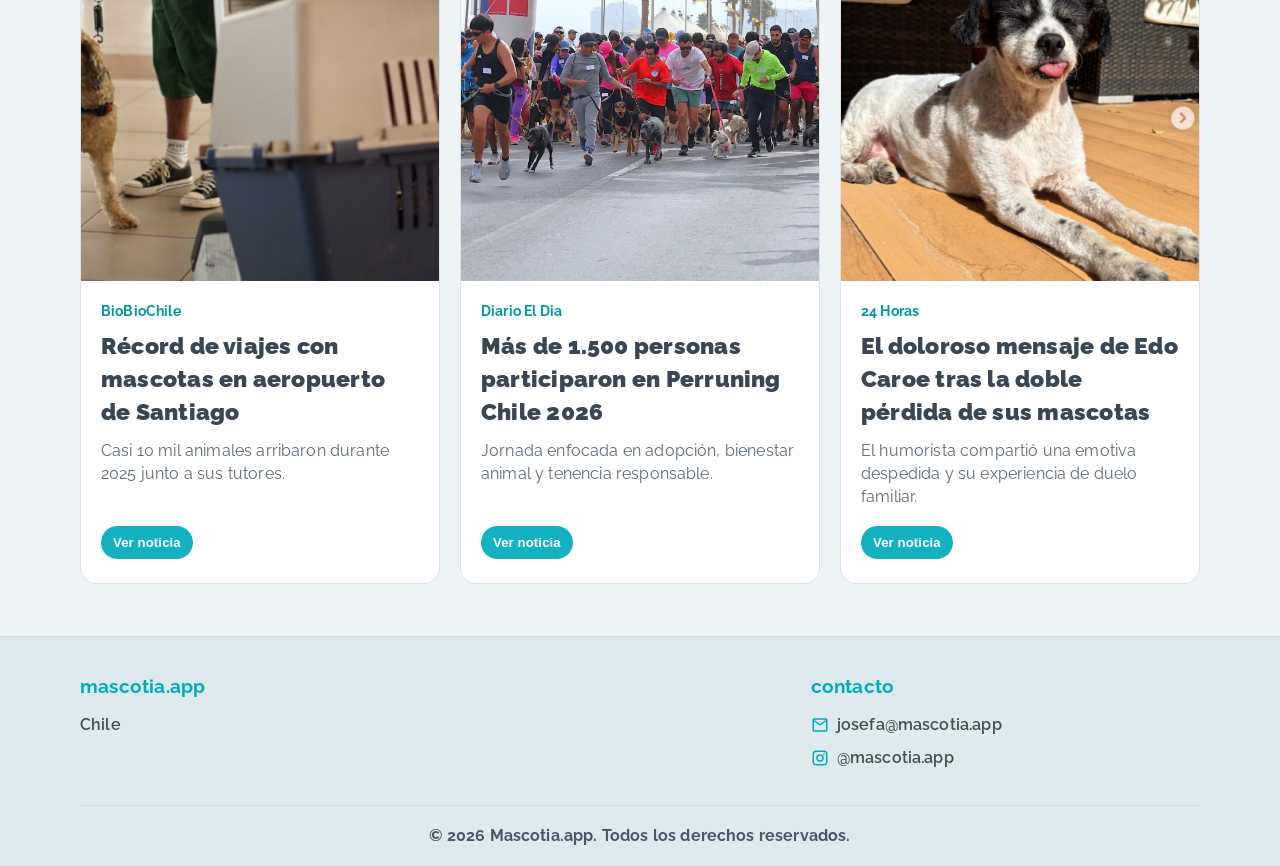
==== commit 79a4cd48: "Tipografía: interlineado unificado; footer contacto e Instagram; cPanel DEPLOYPATH; cache v15 Made-w" ====
--- a/index.html
+++ b/index.html
@@ -20,7 +20,7 @@
       crossorigin="anonymous"
       referrerpolicy="no-referrer"
     />
-    <link rel="stylesheet" href="styles.css?v=14" />
+    <link rel="stylesheet" href="styles.css?v=15" />
   </head>
   <body>
     <div data-global-navbar></div>
@@ -149,6 +149,6 @@
 
     <div data-global-footer></div>
 
-    <script src="script.js?v=14"></script>
+    <script src="script.js?v=15"></script>
   </body>
 </html>
--- a/styles.css
+++ b/styles.css
@@ -13,8 +13,9 @@
   --muted: var(--gray-700);
   --bg-soft: var(--gray-100);
   --card-border: var(--gray-200);
-  --heading-line-height: 1.2;
-  --body-line-height: 1.35;
+  --line-height-text: 1.45;
+  --heading-line-height: var(--line-height-text);
+  --body-line-height: var(--line-height-text);
   --text-letter-spacing: 0.01em;
 }
 
@@ -85,7 +86,7 @@
   font-weight: 900;
   color: var(--brand);
   letter-spacing: 0.2px;
-  line-height: 1.2;
+  line-height: var(--body-line-height);
 }
 
 .auth-buttons {
@@ -209,7 +210,7 @@
   text-align: center;
   font-size: 3.1rem;
   font-weight: 700;
-  line-height: 1.1;
+  line-height: var(--body-line-height);
   color: var(--brand);
 }
 
@@ -284,7 +285,7 @@
   margin: 0;
   color: var(--brand);
   font-size: 2.85rem;
-  line-height: 1;
+  line-height: var(--body-line-height);
   font-weight: 900;
 }
 
@@ -317,7 +318,7 @@
   font-size: 32px;
   margin: 0;
   font-weight: 900;
-  line-height: 1.17;
+  line-height: var(--body-line-height);
 }
 
 .section-heading h2 span {
@@ -345,7 +346,7 @@
 
 .notipets-subtitle {
   font-weight: 800;
-  line-height: 1.4;
+  line-height: var(--body-line-height);
 }
 
 .notipets-subtitle span {
@@ -432,14 +433,14 @@
 .news-content h3 {
   margin: 0 0 10px;
   font-size: 1.42rem;
-  line-height: 1.25;
+  line-height: var(--body-line-height);
   font-weight: 900;
 }
 
 .news-content p {
   margin: 0 0 18px;
   color: var(--muted);
-  line-height: 1.5;
+  line-height: var(--body-line-height);
 }
 
 .quick-access {
@@ -519,7 +520,7 @@
   color: #fff;
   font-weight: 800;
   font-size: 0.78rem;
-  line-height: 1;
+  line-height: var(--body-line-height);
   white-space: nowrap;
   padding: 7px 10px;
   border-radius: 999px;
@@ -550,14 +551,22 @@
   margin: 0 0 12px;
   color: var(--brand);
   font-size: 1.2rem;
+  line-height: var(--body-line-height);
+}
+
+.footer-contact-lines {
+  display: flex;
+  flex-direction: column;
+  gap: 10px;
 }
 
 .footer-col p,
 .footer-col a {
   display: block;
-  margin: 0 0 8px;
+  margin: 0;
   color: #3f4d5a;
   font-weight: 600;
+  line-height: var(--body-line-height);
 }
 
 .footer-col a:hover {
@@ -590,6 +599,8 @@
   justify-content: center;
   gap: 16px;
   font-weight: 700;
+  font-size: inherit;
+  line-height: var(--body-line-height);
   color: #495868;
   text-align: center;
 }
@@ -646,6 +657,7 @@
   margin: 0 0 16px;
   color: var(--text);
   font-size: 1.35rem;
+  line-height: var(--body-line-height);
 }
 
 .news-modal__actions {
@@ -667,12 +679,12 @@
 
   .news-content h3 {
     font-size: 1.12rem;
-    line-height: 1.2;
+    line-height: var(--body-line-height);
   }
 
   .news-content p {
     font-size: 0.95rem;
-    line-height: 1.35;
+    line-height: var(--body-line-height);
   }
 
   .footer-main {
